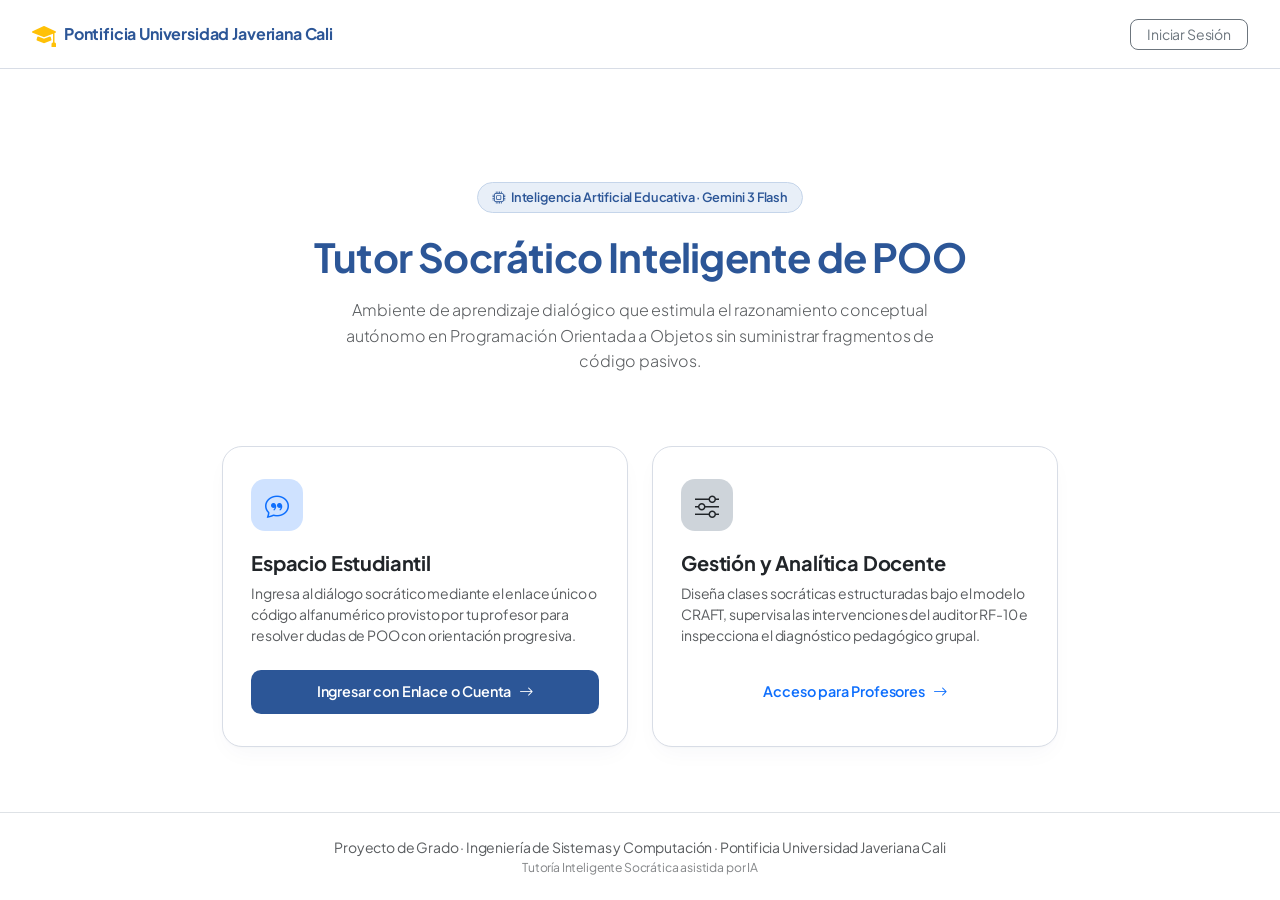
==== Proyecto_Grado/src/main/resources/templates/index.html @ a4dd7486 "Se agregan las funcionalidades de la plataforma" ====
<!DOCTYPE html>
<html xmlns:th="http://www.thymeleaf.org" lang="es">
<head>
    <meta charset="UTF-8">
    <meta name="viewport" content="width=device-width, initial-scale=1.0">
    <title>Tutor Socrático — Pontificia Universidad Javeriana Cali</title>
    <link rel="preconnect" href="https://fonts.googleapis.com">
    <link rel="preconnect" href="https://fonts.gstatic.com" crossorigin>
    <link href="https://fonts.googleapis.com/css2?family=Plus+Jakarta+Sans:wght@400;500;600;700&display=swap" rel="stylesheet">
    <link href="https://cdn.jsdelivr.net/npm/bootstrap@5.3.3/dist/css/bootstrap.min.css" rel="stylesheet">
    <link rel="stylesheet" href="https://cdn.jsdelivr.net/npm/bootstrap-icons@1.11.3/font/bootstrap-icons.min.css">
    <style>
        :root {
            --puj-blue: #2c5697;
            --puj-blue-dark: #1b345c;
            --puj-black: #111111;
            --bg-page: #FFFFFF;
            --text-muted: #5a6272;
            --border-subtle: #D8DDE6;
        }
        * {
            box-sizing: border-box;
        }
        body {
            background-color: var(--bg-page);
            font-family: 'Plus Jakarta Sans', system-ui, -apple-system, sans-serif;
            color: var(--puj-black);
            min-height: 100vh;
            display: flex;
            flex-direction: column;
            justify-content: space-between;
            letter-spacing: -0.01em;
        }
        .landing-navbar {
            background: #FFFFFF;
            border-bottom: 1px solid var(--border-subtle);
            padding: 16px 32px;
        }
        .hero-section {
            max-width: 820px;
            margin: 0 auto;
            text-align: center;
            padding: 48px 20px 32px 20px;
        }
        .academic-badge {
            display: inline-flex;
            align-items: center;
            gap: 6px;
            background: #E8EFF8;
            color: var(--puj-blue);
            border: 1px solid #C5D5EA;
            padding: 5px 14px;
            border-radius: 9999px;
            font-size: 0.8rem;
            font-weight: 600;
            margin-bottom: 20px;
        }
        .portal-card {
            background: #FFFFFF;
            border: 1px solid var(--border-subtle);
            border-radius: 20px;
            padding: 32px 28px;
            box-shadow: 0 1px 3px rgba(0, 0, 0, 0.02), 0 10px 24px -6px rgba(27, 52, 92, 0.04);
            transition: all 0.2s ease;
            height: 100%;
            display: flex;
            flex-direction: column;
            justify-content: space-between;
        }
        .portal-card:hover {
            transform: translateY(-3px);
            box-shadow: 0 16px 32px -8px rgba(27, 52, 92, 0.08);
            border-color: #BFC7D1;
        }
        .icon-circle {
            width: 52px;
            height: 52px;
            border-radius: 14px;
            display: flex;
            align-items: center;
            justify-content: center;
            font-size: 1.5rem;
            margin-bottom: 20px;
        }
        .btn-portal {
            font-weight: 600;
            font-size: 0.9rem;
            padding: 11px 18px;
            border-radius: 10px;
            transition: all 0.15s ease;
            display: flex;
            align-items: center;
            justify-content: center;
            gap: 8px;
            text-decoration: none;
        }
        .btn-portal.btn-student {
            background-color: var(--puj-blue);
            color: #FFFFFF;
            border: none;
        }
        .btn-portal.btn-student:hover {
            background-color: var(--puj-blue-dark);
            color: #FFFFFF;
            transform: translateY(-1px);
            box-shadow: 0 4px 12px rgba(27, 52, 92, 0.2);
        }
        .btn-portal.btn-docente {
            background-color: transparent;
            color: var(--puj-blue-dark);
            border: 1.5px solid var(--puj-blue-dark);
        }
        .btn-portal.btn-docente:hover {
            background-color: var(--puj-blue-dark);
            color: #FFFFFF;
            transform: translateY(-1px);
            box-shadow: 0 4px 12px rgba(27, 52, 92, 0.15);
        }
    </style>
</head>
<body>

    <!-- Navegación -->
    <header class="landing-navbar d-flex align-items-center justify-content-between">
        <div class="d-flex align-items-center gap-2">
            <i class="bi bi-mortarboard-fill text-warning fs-4"></i>
            <span class="fw-bold" style="color: var(--puj-blue);">Pontificia Universidad Javeriana Cali</span>
        </div>
        <a th:href="@{/login}" class="btn btn-outline-secondary btn-sm rounded-3 px-3">
            Iniciar Sesión
        </a>
    </header>

    <!-- Hero Header -->
    <main class="container py-4">
        <div class="hero-section">
            <span class="academic-badge">
                <i class="bi bi-cpu"></i> Inteligencia Artificial Educativa · Gemini 3 Flash
            </span>
            <h1 class="display-6 fw-bold mb-3" style="color: var(--puj-blue); letter-spacing: -0.02em;">
                Tutor Socrático Inteligente de POO
            </h1>
            <p class="lead text-muted fs-6 mx-auto" style="max-width: 640px; line-height: 1.6;">
                Ambiente de aprendizaje dialógico que estimula el razonamiento conceptual autónomo en Programación Orientada a Objetos sin suministrar fragmentos de código pasivos.
            </p>
        </div>

        <!-- Módulos de Acceso -->
        <div class="row g-4 justify-content-center" style="max-width: 860px; margin: 0 auto;">
            
            <!-- Estudiante -->
            <div class="col-md-6">
                <div class="portal-card">
                    <div>
                        <div class="icon-circle bg-primary-subtle text-primary">
                            <i class="bi bi-chat-quote"></i>
                        </div>
                        <h5 class="fw-bold text-dark mb-2">Espacio Estudiantil</h5>
                        <p class="text-muted small mb-4" style="line-height: 1.5;">
                            Ingresa al diálogo socrático mediante el enlace único o código alfanumérico provisto por tu profesor para resolver dudas de POO con orientación progresiva.
                        </p>
                    </div>
                    <a th:href="@{/login}" class="btn-portal btn-student">
                        <span>Ingresar con Enlace o Cuenta</span>
                        <i class="bi bi-arrow-right"></i>
                    </a>
                </div>
            </div>

            <!-- Docente -->
            <div class="col-md-6">
                <div class="portal-card">
                    <div>
                        <div class="icon-circle bg-dark-subtle text-dark">
                            <i class="bi bi-sliders"></i>
                        </div>
                        <h5 class="fw-bold text-dark mb-2">Gestión y Analítica Docente</h5>
                        <p class="text-muted small mb-4" style="line-height: 1.5;">
                            Diseña clases socráticas estructuradas bajo el modelo CRAFT, supervisa las intervenciones del auditor RF-10 e inspecciona el diagnóstico pedagógico grupal.
                        </p>
                    </div>
                    <a th:href="@{/login}" class="btn-portal btn-outline-dark">
                        <span>Acceso para Profesores</span>
                        <i class="bi bi-arrow-right"></i>
                    </a>
                </div>
            </div>

        </div>
    </main>

    <!-- Footer -->
    <footer class="text-center text-muted py-4 small border-top bg-white">
        <div>Proyecto de Grado · Ingeniería de Sistemas y Computación · Pontificia Universidad Javeriana Cali</div>
        <div class="opacity-75" style="font-size: 0.76rem;">Tutoría Inteligente Socrática asistida por IA</div>
    </footer>

</body>
</html>
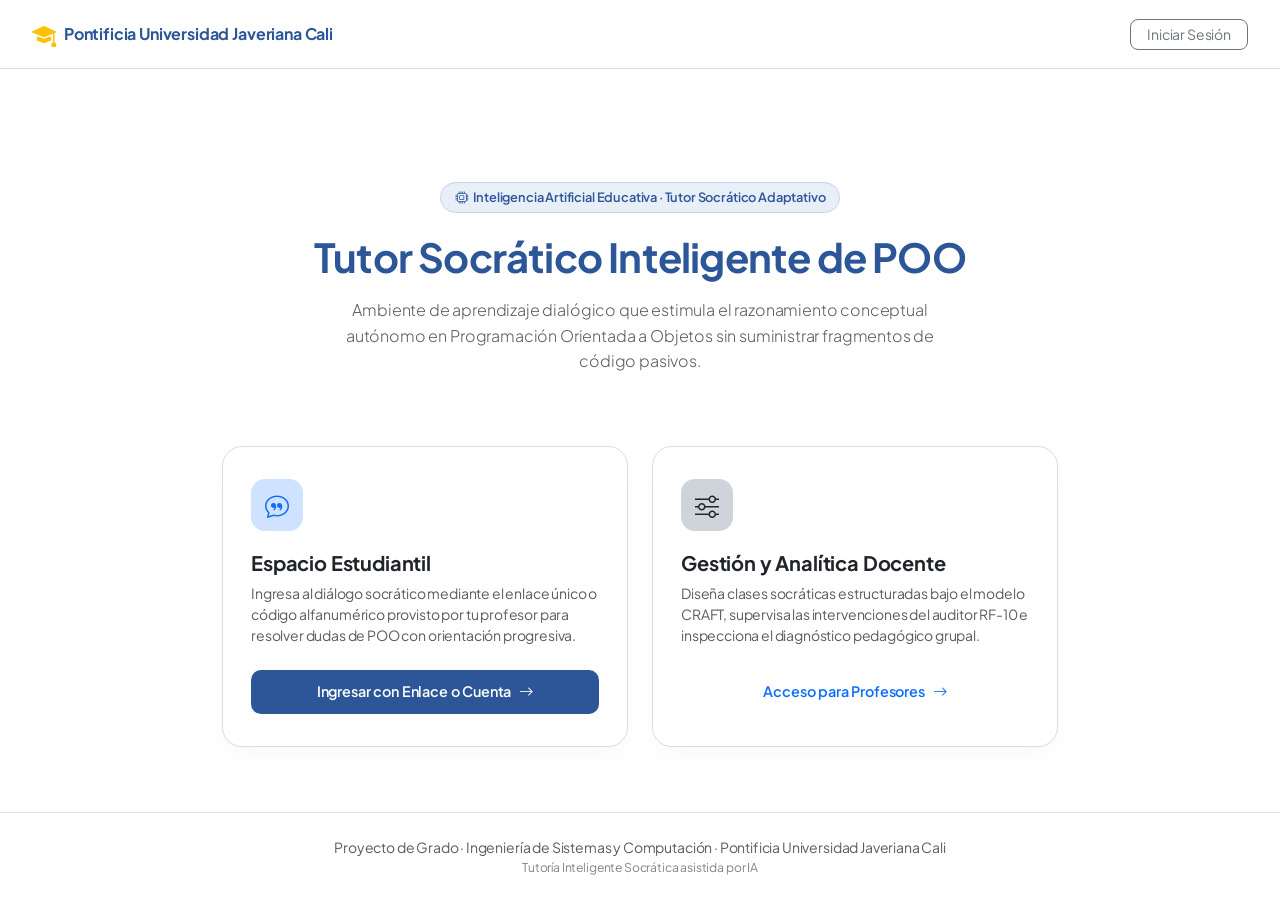
==== commit 409fd503: "Se agregan funcionalidades del ITS" ====
--- a/Proyecto_Grado/src/main/resources/templates/index.html
+++ b/Proyecto_Grado/src/main/resources/templates/index.html
@@ -135,7 +135,7 @@
     <main class="container py-4">
         <div class="hero-section">
             <span class="academic-badge">
-                <i class="bi bi-cpu"></i> Inteligencia Artificial Educativa · Gemini 3 Flash
+                <i class="bi bi-cpu"></i> Inteligencia Artificial Educativa · Tutor Socrático Adaptativo
             </span>
             <h1 class="display-6 fw-bold mb-3" style="color: var(--puj-blue); letter-spacing: -0.02em;">
                 Tutor Socrático Inteligente de POO
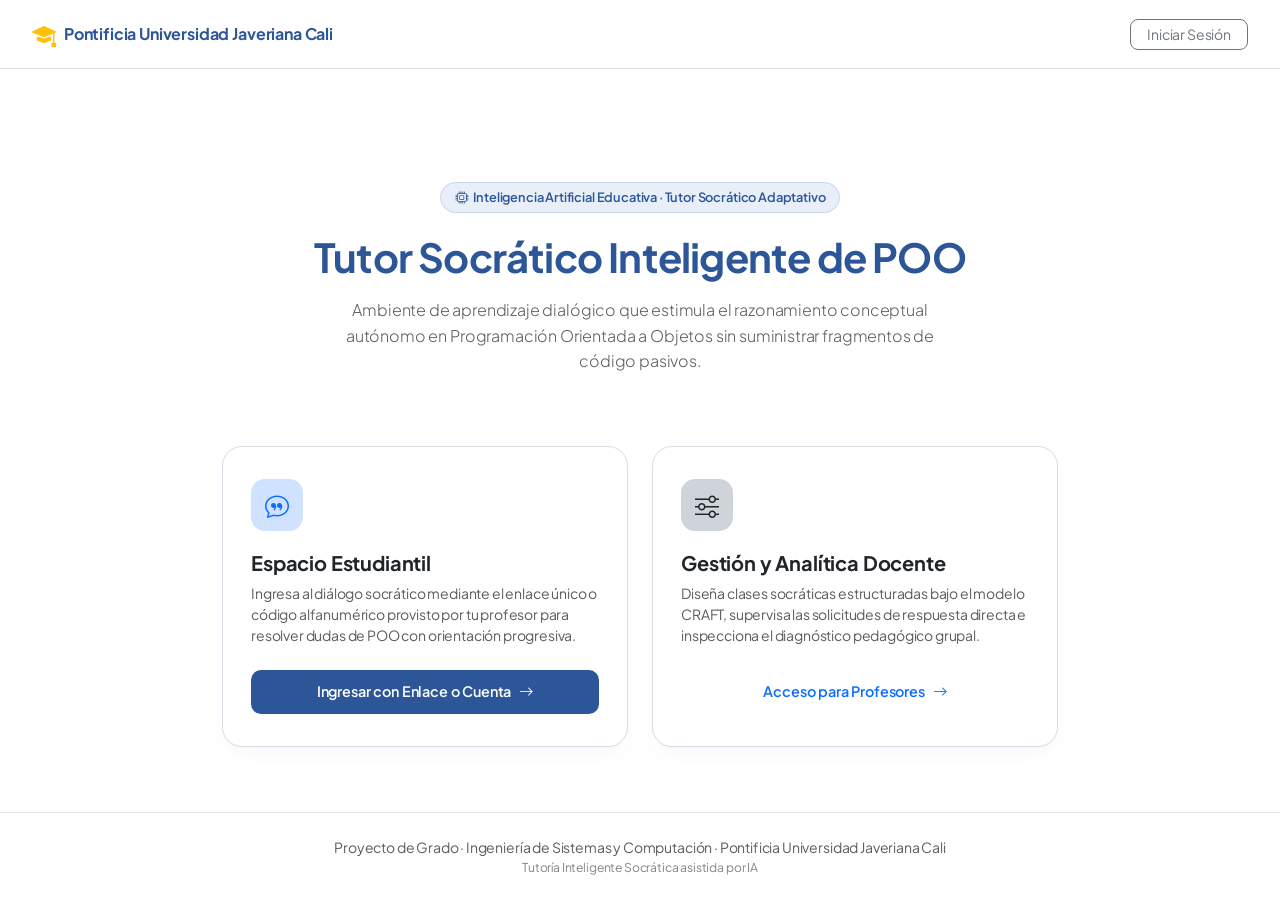
==== commit 02c7ad01: "Se arreglan funcionalidades relacionadas con la UI y la implemntacion de las metricas" ====
--- a/Proyecto_Grado/src/main/resources/templates/index.html
+++ b/Proyecto_Grado/src/main/resources/templates/index.html
@@ -117,6 +117,7 @@
             box-shadow: 0 4px 12px rgba(27, 52, 92, 0.15);
         }
     </style>
+    <link rel="stylesheet" th:href="@{/css/responsive.css}">
 </head>
 <body>
 
@@ -176,7 +177,7 @@
                         </div>
                         <h5 class="fw-bold text-dark mb-2">Gestión y Analítica Docente</h5>
                         <p class="text-muted small mb-4" style="line-height: 1.5;">
-                            Diseña clases socráticas estructuradas bajo el modelo CRAFT, supervisa las intervenciones del auditor RF-10 e inspecciona el diagnóstico pedagógico grupal.
+                            Diseña clases socráticas estructuradas bajo el modelo CRAFT, supervisa las solicitudes de respuesta directa e inspecciona el diagnóstico pedagógico grupal.
                         </p>
                     </div>
                     <a th:href="@{/login}" class="btn-portal btn-outline-dark">
